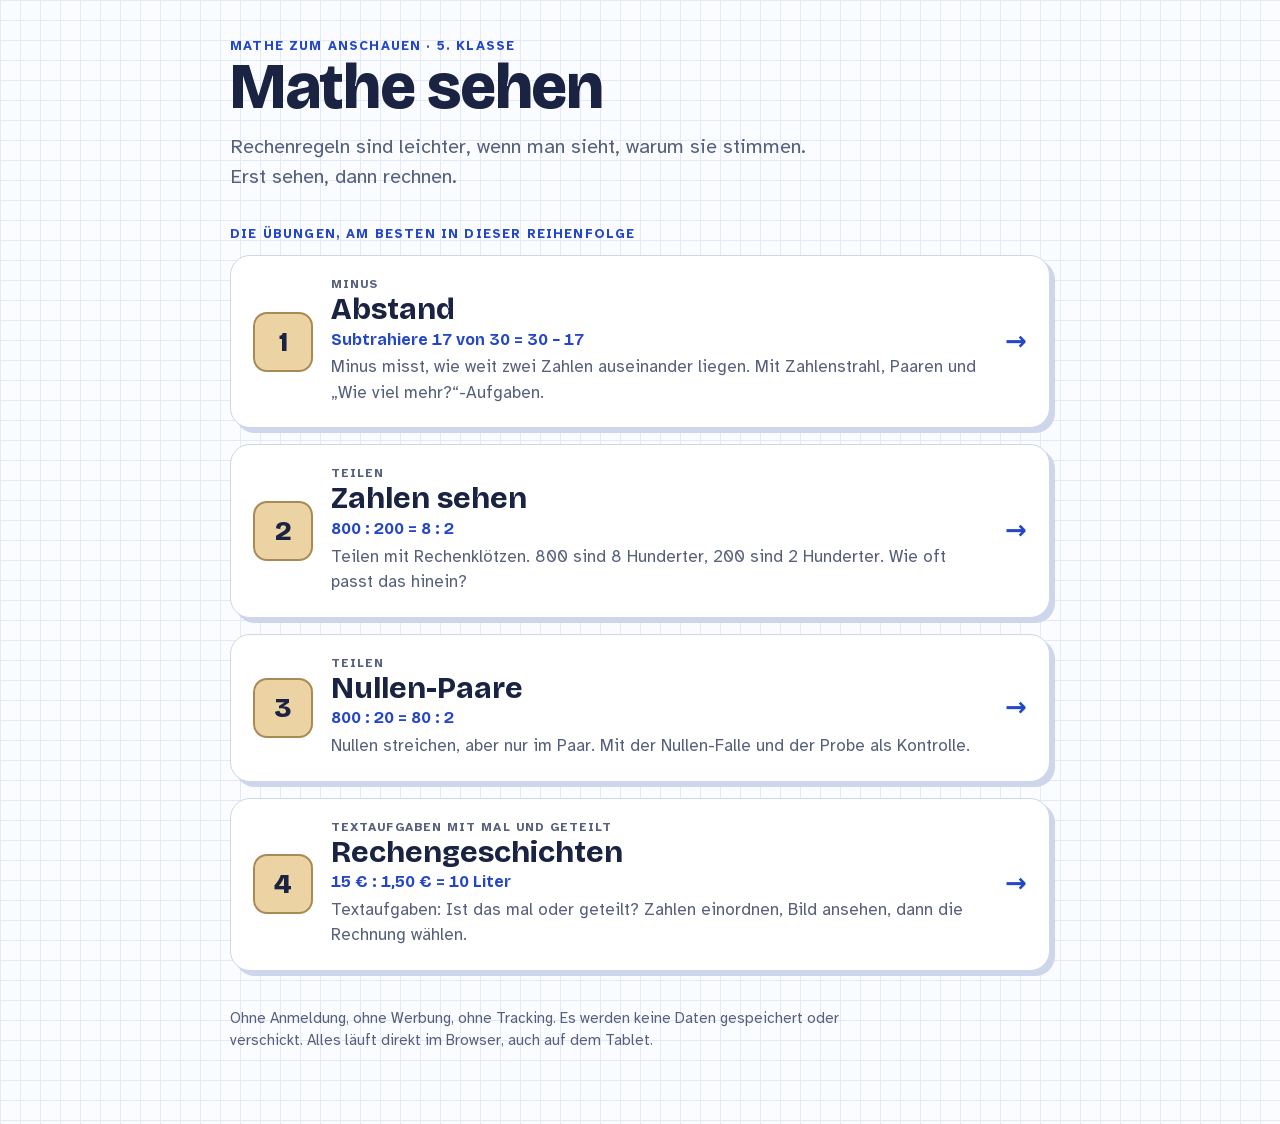
==== index.html @ 37a42bb3 "Übungen in sinnvoller Reihenfolge Erst Minus (Abstand), dann Teilen (Zahlen sehen, Nullen-Paare), zu" ====
<!doctype html>
<html lang="de">
<head>
<meta charset="utf-8">
<meta name="viewport" content="width=device-width, initial-scale=1, viewport-fit=cover">
<title>Mathe sehen</title>
<meta name="description" content="Interaktive Mathe-Übungen für die 5. Klasse: erst sehen, dann rechnen.">
<link rel="stylesheet" href="fonts/fonts.css">
<style>
/* Layout: Karopapier wie in den Übungen; eine Spalte mit drei Übungen in empfohlener Reihenfolge. */
:root{
  --paper:#fbfcff; --grid:#e3e9f5; --ink:#1a2342; --ink-soft:#56607c;
  --pen:#2447c9; --card:#ffffff; --line:#cdd6ea;
  --tile:#ecd3a4; --tile-line:#a98a55;
  --display:"Bricolage Grotesque","Avenir Next","Trebuchet MS",system-ui,sans-serif;
  --body:"Atkinson Hyperlegible","Segoe UI",system-ui,sans-serif;
}
@media (prefers-color-scheme: dark){
  :root:not([data-theme="light"]){
    --paper:#17241e; --grid:#20322a; --ink:#eef4ef; --ink-soft:#a7b8ae;
    --pen:#9db8ff; --card:#1e2f27; --line:#33493e; --tile:#d4bd8f; --tile-line:#8a7449; color-scheme:dark;
  }
}
:root[data-theme="dark"]{
  --paper:#17241e; --grid:#20322a; --ink:#eef4ef; --ink-soft:#a7b8ae;
  --pen:#9db8ff; --card:#1e2f27; --line:#33493e; --tile:#d4bd8f; --tile-line:#8a7449; color-scheme:dark;
}
body{
  margin:0; background-color:var(--paper);
  background-image:linear-gradient(var(--grid) 1px,transparent 1px),linear-gradient(90deg,var(--grid) 1px,transparent 1px);
  background-size:20px 20px;
  color:var(--ink); font-family:var(--body); font-size:17px; line-height:1.5;
}
.wrap{
  max-width:820px; margin:0 auto; display:grid; gap:36px;
  padding-block:40px 72px;
  padding-left:max(16px,env(safe-area-inset-left,0px));
  padding-right:max(16px,env(safe-area-inset-right,0px));
}
h1,h2{font-family:var(--display); text-wrap:balance; margin:0; line-height:1.05}
h1{font-size:clamp(42px,8vw,64px); font-weight:800; letter-spacing:-.02em}
h2{font-size:clamp(24px,4vw,30px); font-weight:750}
p{margin:0}
.eyebrow{font:700 13px/1 var(--body); letter-spacing:.09em; text-transform:uppercase; color:var(--pen)}
.lede{font-size:20px; color:var(--ink-soft); max-width:46ch; margin-top:12px}
.list{list-style:none; margin:0; padding:0; display:grid; gap:16px}
.item a{
  display:grid; grid-template-columns:auto minmax(0,1fr) auto; gap:18px; align-items:center;
  padding:22px; border-radius:20px; background:var(--card); border:1.5px solid var(--line);
  box-shadow:5px 5px 0 var(--line); color:inherit; text-decoration:none;
  transition:transform .15s, box-shadow .15s;
}
.item a:hover{transform:translate(-2px,-2px); box-shadow:7px 7px 0 var(--line)}
.item a:focus-visible{outline:3px solid var(--pen); outline-offset:3px}
.step{
  width:56px; height:56px; display:grid; place-items:center; border-radius:14px;
  background:var(--tile); border:2px solid var(--tile-line); color:#1a2342;
  font:800 28px/1 var(--display);
}
.txt{display:grid; gap:4px; min-width:0}
.txt p{color:var(--ink-soft)}
.topic{font:700 12px/1 var(--body); letter-spacing:.09em; text-transform:uppercase; color:var(--ink-soft)}
.eg{font:700 16px/1.3 var(--display); color:var(--pen); font-variant-numeric:tabular-nums}
.go{font:750 26px/1 var(--display); color:var(--pen)}
.note{color:var(--ink-soft); font-size:15px; max-width:62ch}
@media (max-width:560px){
  .item a{grid-template-columns:auto minmax(0,1fr); padding:18px}
  .go{display:none}
  .step{width:46px; height:46px; font-size:23px}
}
@media (prefers-reduced-motion:reduce){ *{transition:none!important} }
</style>
</head>
<body>
<main class="wrap">
  <header>
    <div class="eyebrow">Mathe zum Anschauen · 5. Klasse</div>
    <h1>Mathe sehen</h1>
    <p class="lede">Rechenregeln sind leichter, wenn man sieht, warum sie stimmen. Erst sehen, dann rechnen.</p>
  </header>

  <section aria-labelledby="list-title">
    <h2 id="list-title" class="eyebrow" style="font:700 13px/1 var(--body); margin-bottom:14px">Die Übungen, am besten in dieser Reihenfolge</h2>
    <ol class="list">
      <li class="item"><a href="abstand.html">
        <span class="step" aria-hidden="true">1</span>
        <span class="txt"><span class="topic">Minus</span><h2>Abstand</h2>
          <span class="eg">Subtrahiere 17 von 30 = 30 − 17</span>
          <p>Minus misst, wie weit zwei Zahlen auseinander liegen. Mit Zahlenstrahl, Paaren und „Wie viel mehr?“-Aufgaben.</p></span>
        <span class="go" aria-hidden="true">→</span></a></li>
      <li class="item"><a href="zahlen-sehen.html">
        <span class="step" aria-hidden="true">2</span>
        <span class="txt"><span class="topic">Teilen</span><h2>Zahlen sehen</h2>
          <span class="eg">800 : 200 = 8 : 2</span>
          <p>Teilen mit Rechenklötzen. 800 sind 8 Hunderter, 200 sind 2 Hunderter. Wie oft passt das hinein?</p></span>
        <span class="go" aria-hidden="true">→</span></a></li>
      <li class="item"><a href="nullen-paare.html">
        <span class="step" aria-hidden="true">3</span>
        <span class="txt"><span class="topic">Teilen</span><h2>Nullen-Paare</h2>
          <span class="eg">800 : 20 = 80 : 2</span>
          <p>Nullen streichen, aber nur im Paar. Mit der Nullen-Falle und der Probe als Kontrolle.</p></span>
        <span class="go" aria-hidden="true">→</span></a></li>
      <li class="item"><a href="rechengeschichten.html">
        <span class="step" aria-hidden="true">4</span>
        <span class="txt"><span class="topic">Textaufgaben mit mal und geteilt</span><h2>Rechengeschichten</h2>
          <span class="eg">15 € : 1,50 € = 10 Liter</span>
          <p>Textaufgaben: Ist das mal oder geteilt? Zahlen einordnen, Bild ansehen, dann die Rechnung wählen.</p></span>
        <span class="go" aria-hidden="true">→</span></a></li>
    </ol>
  </section>

  <p class="note">Ohne Anmeldung, ohne Werbung, ohne Tracking. Es werden keine Daten gespeichert oder verschickt. Alles läuft direkt im Browser, auch auf dem Tablet.</p>
</main>
</body>
</html>
---- fonts/fonts.css ----
/* Schriften lokal eingebunden (keine Verbindung zu Google). Lizenz: SIL Open Font License 1.1, siehe OFL-*.txt */
@font-face{font-family:"Atkinson Hyperlegible";font-style:normal;font-weight:400;font-display:swap;src:url(atkinson-400.woff2) format("woff2")}
@font-face{font-family:"Atkinson Hyperlegible";font-style:normal;font-weight:700;font-display:swap;src:url(atkinson-700.woff2) format("woff2")}
@font-face{font-family:"Bricolage Grotesque";font-style:normal;font-weight:500 800;font-display:swap;src:url(bricolage.woff2) format("woff2")}
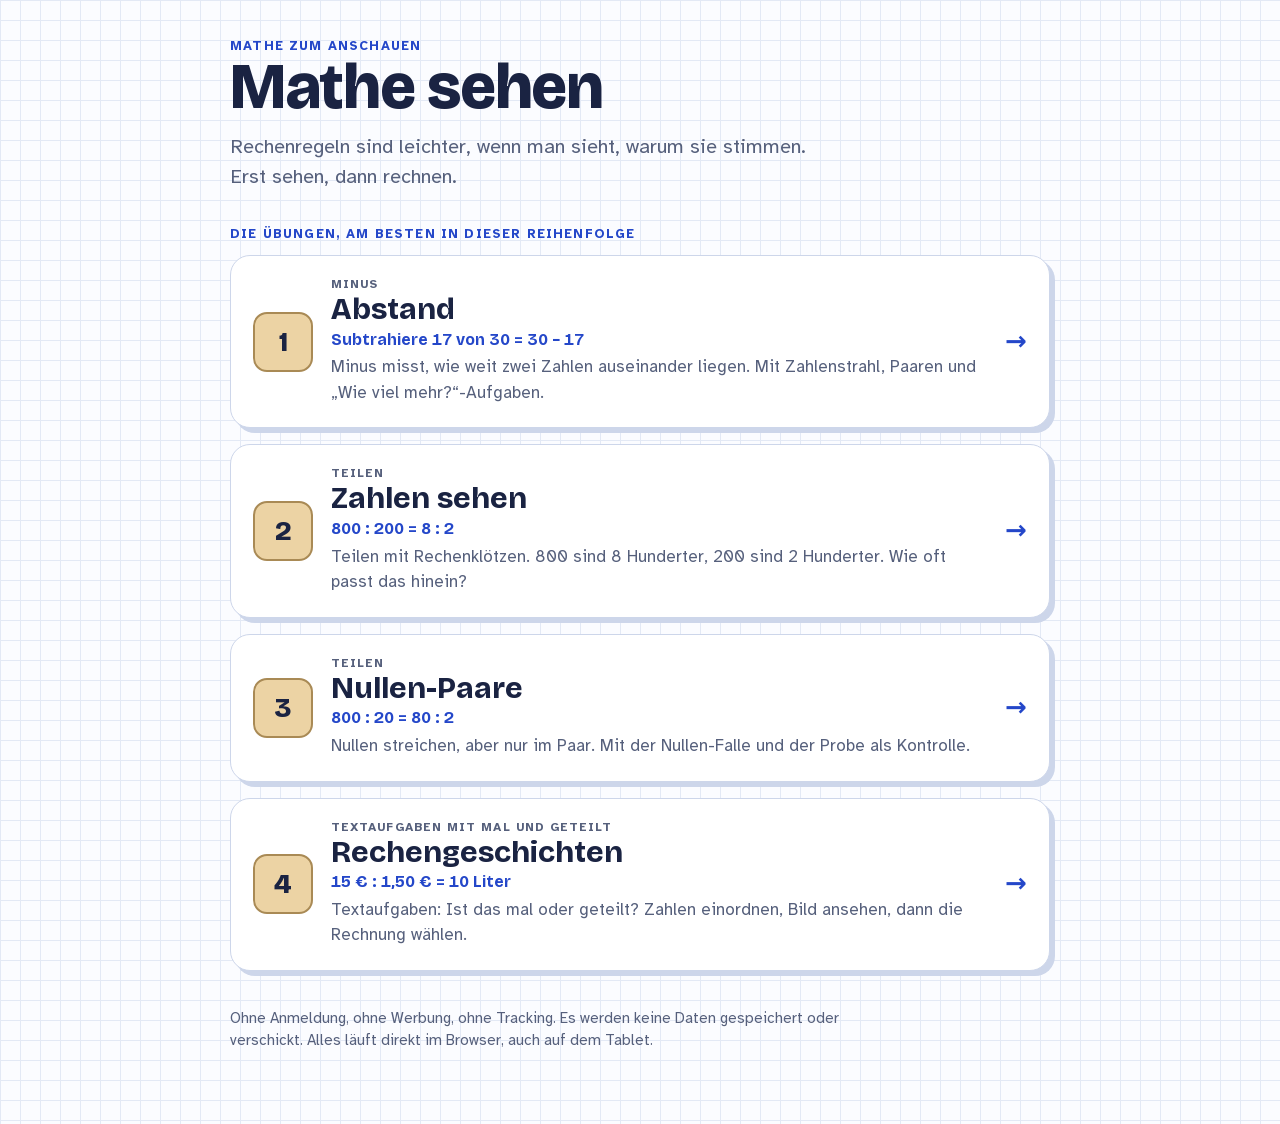
==== commit e5f0a66e: "Für alle statt nur für die 5. Klasse Co-Authored-By: Claude Opus 5.5 <noreply@anthropic.com> Claude-" ====
--- a/index.html
+++ b/index.html
@@ -4,7 +4,7 @@
 <meta charset="utf-8">
 <meta name="viewport" content="width=device-width, initial-scale=1, viewport-fit=cover">
 <title>Mathe sehen</title>
-<meta name="description" content="Interaktive Mathe-Übungen für die 5. Klasse: erst sehen, dann rechnen.">
+<meta name="description" content="Interaktive Mathe-Übungen: erst sehen, dann rechnen.">
 <link rel="stylesheet" href="fonts/fonts.css">
 <style>
 /* Layout: Karopapier wie in den Übungen; eine Spalte mit drei Übungen in empfohlener Reihenfolge. */
@@ -74,7 +74,7 @@
 <body>
 <main class="wrap">
   <header>
-    <div class="eyebrow">Mathe zum Anschauen · 5. Klasse</div>
+    <div class="eyebrow">Mathe zum Anschauen</div>
     <h1>Mathe sehen</h1>
     <p class="lede">Rechenregeln sind leichter, wenn man sieht, warum sie stimmen. Erst sehen, dann rechnen.</p>
   </header>
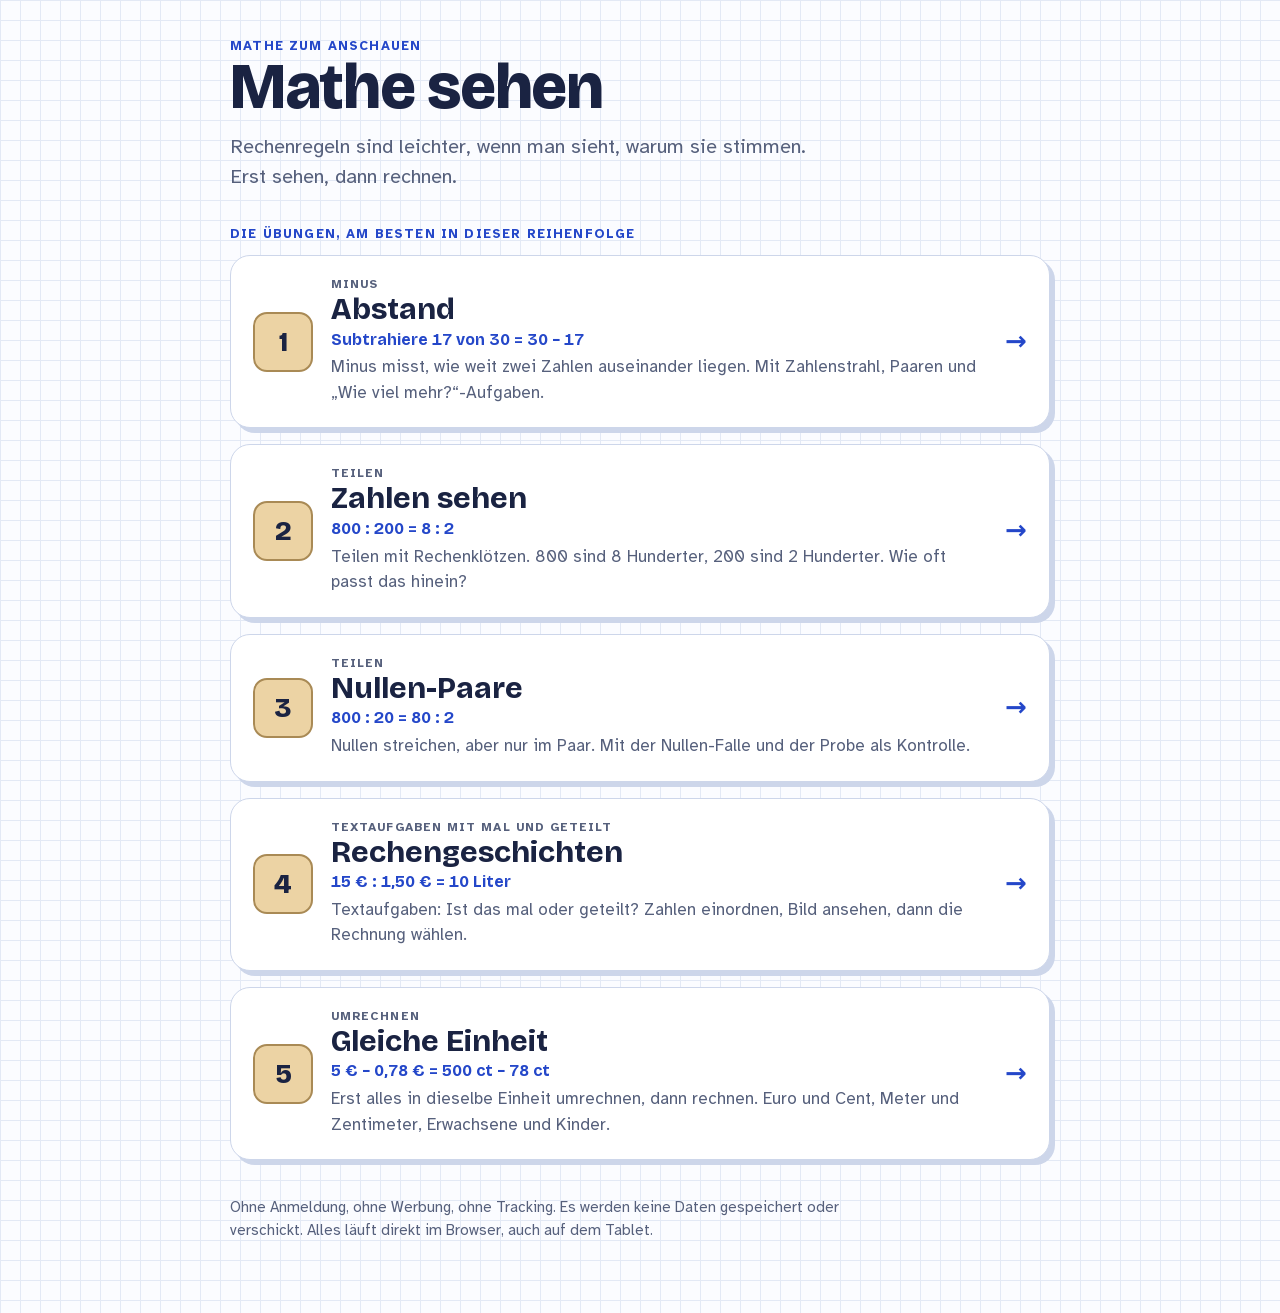
==== commit bcfc63dd: "Neue Übung: Gleiche Einheit Erst alles in dieselbe Einheit umrechnen, dann rechnen, dann zurück. Umr" ====
--- a/index.html
+++ b/index.html
@@ -106,6 +106,12 @@
           <span class="eg">15 € : 1,50 € = 10 Liter</span>
           <p>Textaufgaben: Ist das mal oder geteilt? Zahlen einordnen, Bild ansehen, dann die Rechnung wählen.</p></span>
         <span class="go" aria-hidden="true">→</span></a></li>
+      <li class="item"><a href="gleiche-einheit.html">
+        <span class="step" aria-hidden="true">5</span>
+        <span class="txt"><span class="topic">Umrechnen</span><h2>Gleiche Einheit</h2>
+          <span class="eg">5 € − 0,78 € = 500 ct − 78 ct</span>
+          <p>Erst alles in dieselbe Einheit umrechnen, dann rechnen. Euro und Cent, Meter und Zentimeter, Erwachsene und Kinder.</p></span>
+        <span class="go" aria-hidden="true">→</span></a></li>
     </ol>
   </section>
 
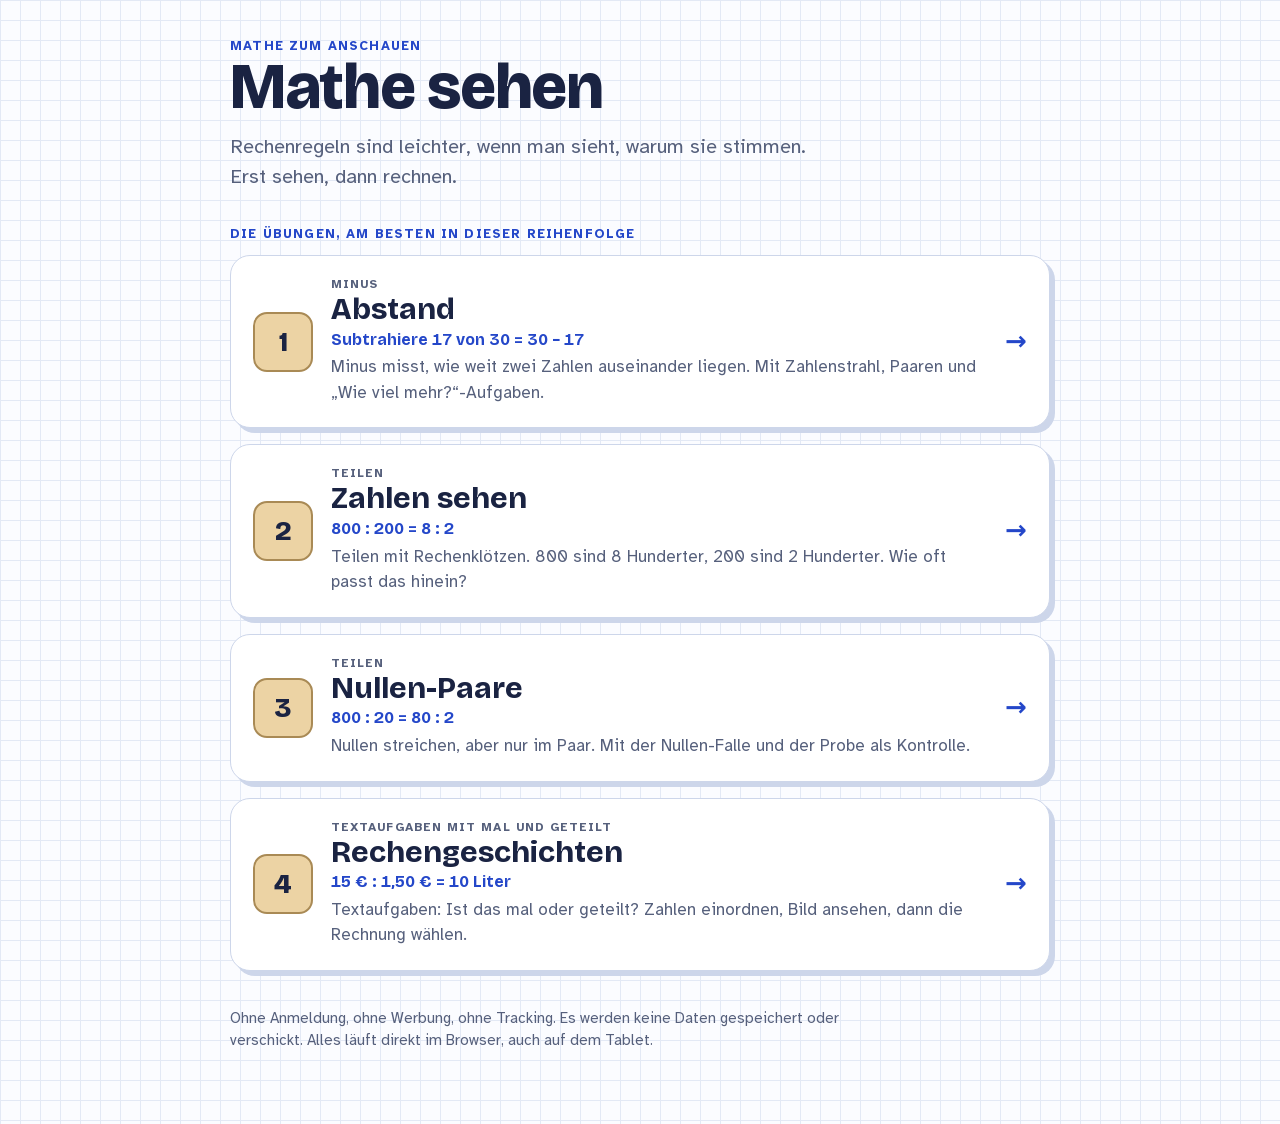
==== commit f5fcc2fb: "Gleiche Einheit vorübergehend aus der Übersicht ausgeblendet Co-Authored-By: Claude Opus 5.5 <norepl" ====
--- a/index.html
+++ b/index.html
@@ -106,12 +106,14 @@
           <span class="eg">15 € : 1,50 € = 10 Liter</span>
           <p>Textaufgaben: Ist das mal oder geteilt? Zahlen einordnen, Bild ansehen, dann die Rechnung wählen.</p></span>
         <span class="go" aria-hidden="true">→</span></a></li>
+      <!-- Vorübergehend ausgeblendet
       <li class="item"><a href="gleiche-einheit.html">
         <span class="step" aria-hidden="true">5</span>
         <span class="txt"><span class="topic">Umrechnen</span><h2>Gleiche Einheit</h2>
           <span class="eg">5 € − 0,78 € = 500 ct − 78 ct</span>
           <p>Erst alles in dieselbe Einheit umrechnen, dann rechnen. Euro und Cent, Meter und Zentimeter, Erwachsene und Kinder.</p></span>
         <span class="go" aria-hidden="true">→</span></a></li>
+      -->
     </ol>
   </section>
 
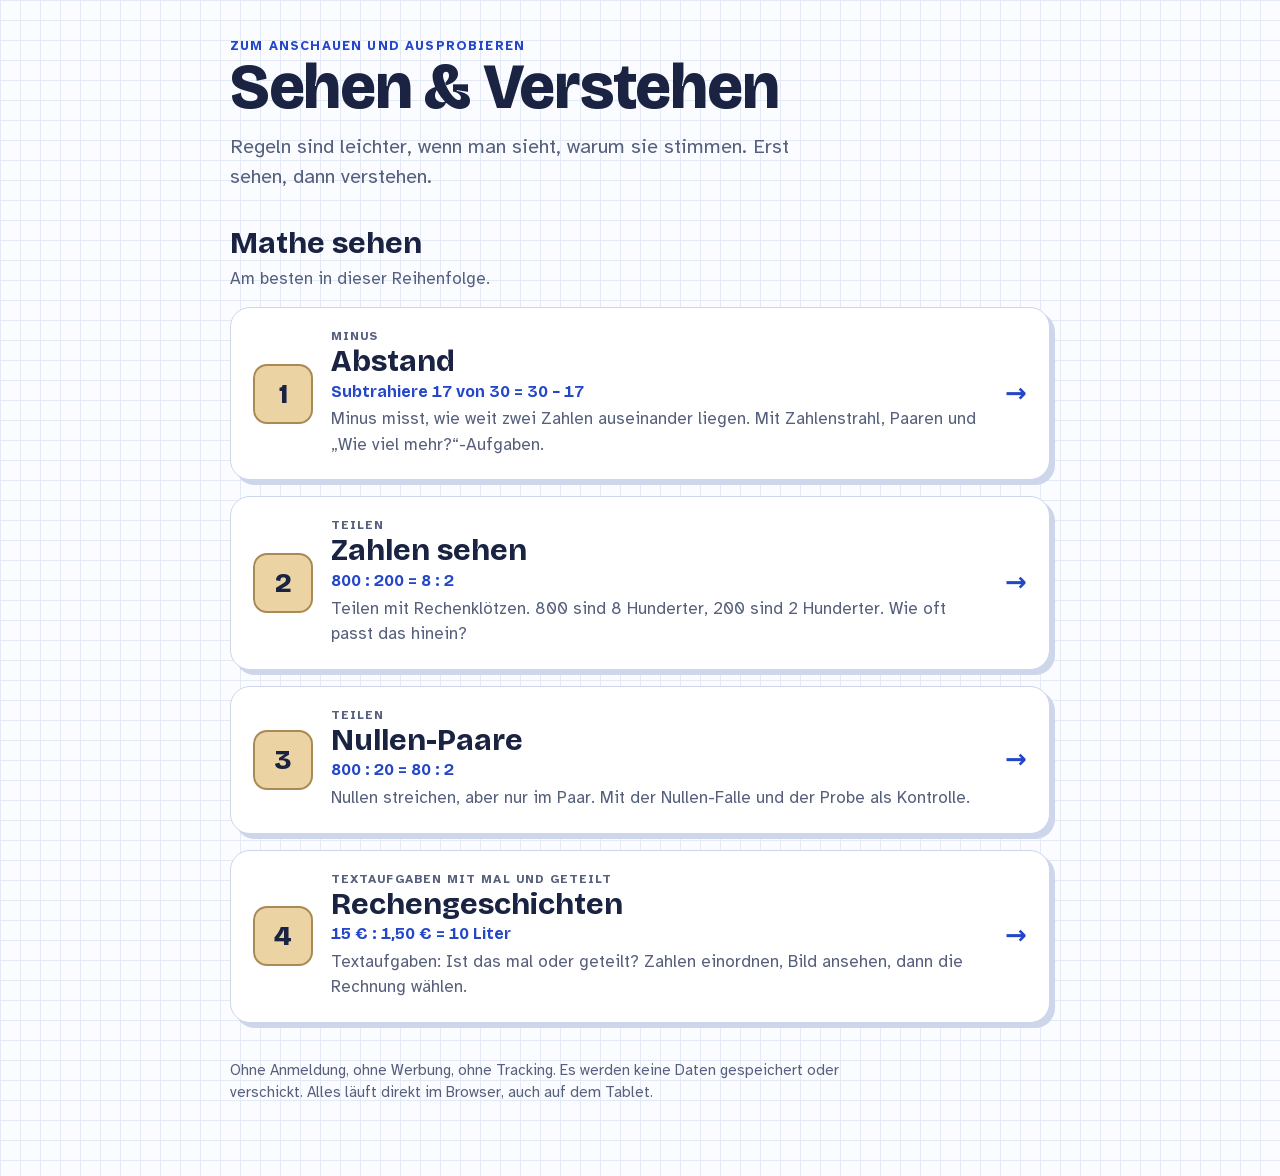
==== commit c27e8c09: "Neuer Name: Sehen & Verstehen Mathe sehen ist jetzt der erste Bereich der Übersicht, weitere Fächer " ====
--- a/index.html
+++ b/index.html
@@ -3,8 +3,8 @@
 <head>
 <meta charset="utf-8">
 <meta name="viewport" content="width=device-width, initial-scale=1, viewport-fit=cover">
-<title>Mathe sehen</title>
-<meta name="description" content="Interaktive Mathe-Übungen: erst sehen, dann rechnen.">
+<title>Sehen &amp; Verstehen</title>
+<meta name="description" content="Interaktive Übungen: erst sehen, dann verstehen.">
 <link rel="stylesheet" href="fonts/fonts.css">
 <style>
 /* Layout: Karopapier wie in den Übungen; eine Spalte mit drei Übungen in empfohlener Reihenfolge. */
@@ -62,6 +62,7 @@
 .topic{font:700 12px/1 var(--body); letter-spacing:.09em; text-transform:uppercase; color:var(--ink-soft)}
 .eg{font:700 16px/1.3 var(--display); color:var(--pen); font-variant-numeric:tabular-nums}
 .go{font:750 26px/1 var(--display); color:var(--pen)}
+.sub{color:var(--ink-soft); margin:6px 0 16px}
 .note{color:var(--ink-soft); font-size:15px; max-width:62ch}
 @media (max-width:560px){
   .item a{grid-template-columns:auto minmax(0,1fr); padding:18px}
@@ -74,13 +75,14 @@
 <body>
 <main class="wrap">
   <header>
-    <div class="eyebrow">Mathe zum Anschauen</div>
-    <h1>Mathe sehen</h1>
-    <p class="lede">Rechenregeln sind leichter, wenn man sieht, warum sie stimmen. Erst sehen, dann rechnen.</p>
+    <div class="eyebrow">Zum Anschauen und Ausprobieren</div>
+    <h1>Sehen &amp; Verstehen</h1>
+    <p class="lede">Regeln sind leichter, wenn man sieht, warum sie stimmen. Erst sehen, dann verstehen.</p>
   </header>
 
   <section aria-labelledby="list-title">
-    <h2 id="list-title" class="eyebrow" style="font:700 13px/1 var(--body); margin-bottom:14px">Die Übungen, am besten in dieser Reihenfolge</h2>
+    <h2 id="list-title">Mathe sehen</h2>
+    <p class="sub">Am besten in dieser Reihenfolge.</p>
     <ol class="list">
       <li class="item"><a href="abstand.html">
         <span class="step" aria-hidden="true">1</span>
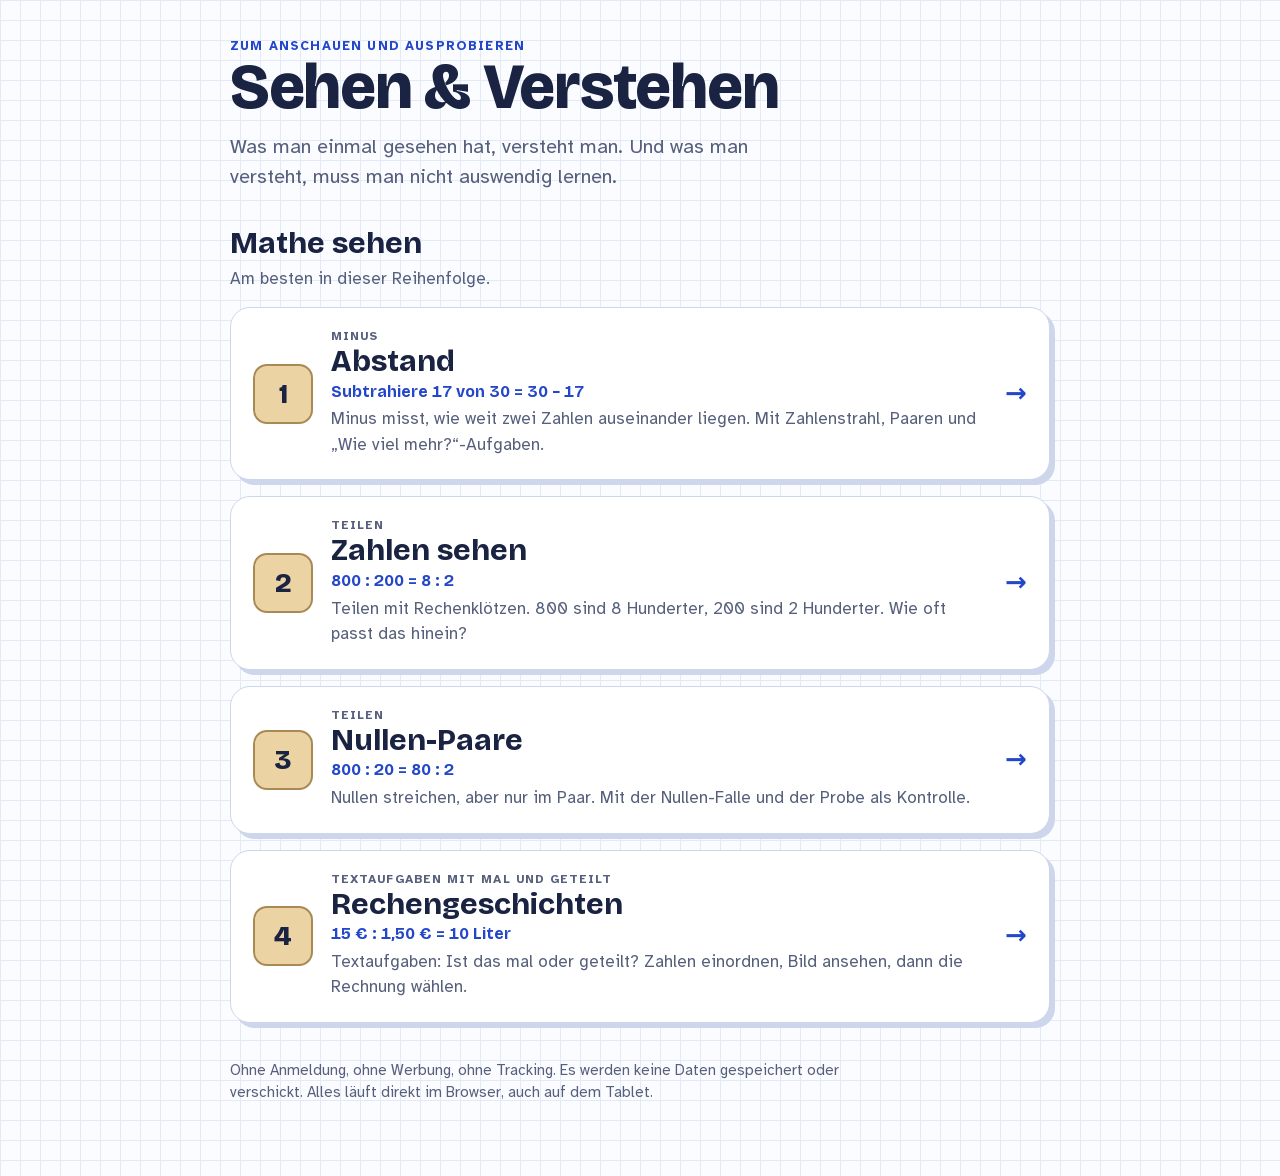
==== commit a69ac087: "Einleitung: Wissen statt Regeln Co-Authored-By: Claude Opus 5.5 <noreply@anthropic.com> Claude-Sessi" ====
--- a/index.html
+++ b/index.html
@@ -77,7 +77,7 @@
   <header>
     <div class="eyebrow">Zum Anschauen und Ausprobieren</div>
     <h1>Sehen &amp; Verstehen</h1>
-    <p class="lede">Regeln sind leichter, wenn man sieht, warum sie stimmen. Erst sehen, dann verstehen.</p>
+    <p class="lede">Was man einmal gesehen hat, versteht man. Und was man versteht, muss man nicht auswendig lernen.</p>
   </header>
 
   <section aria-labelledby="list-title">
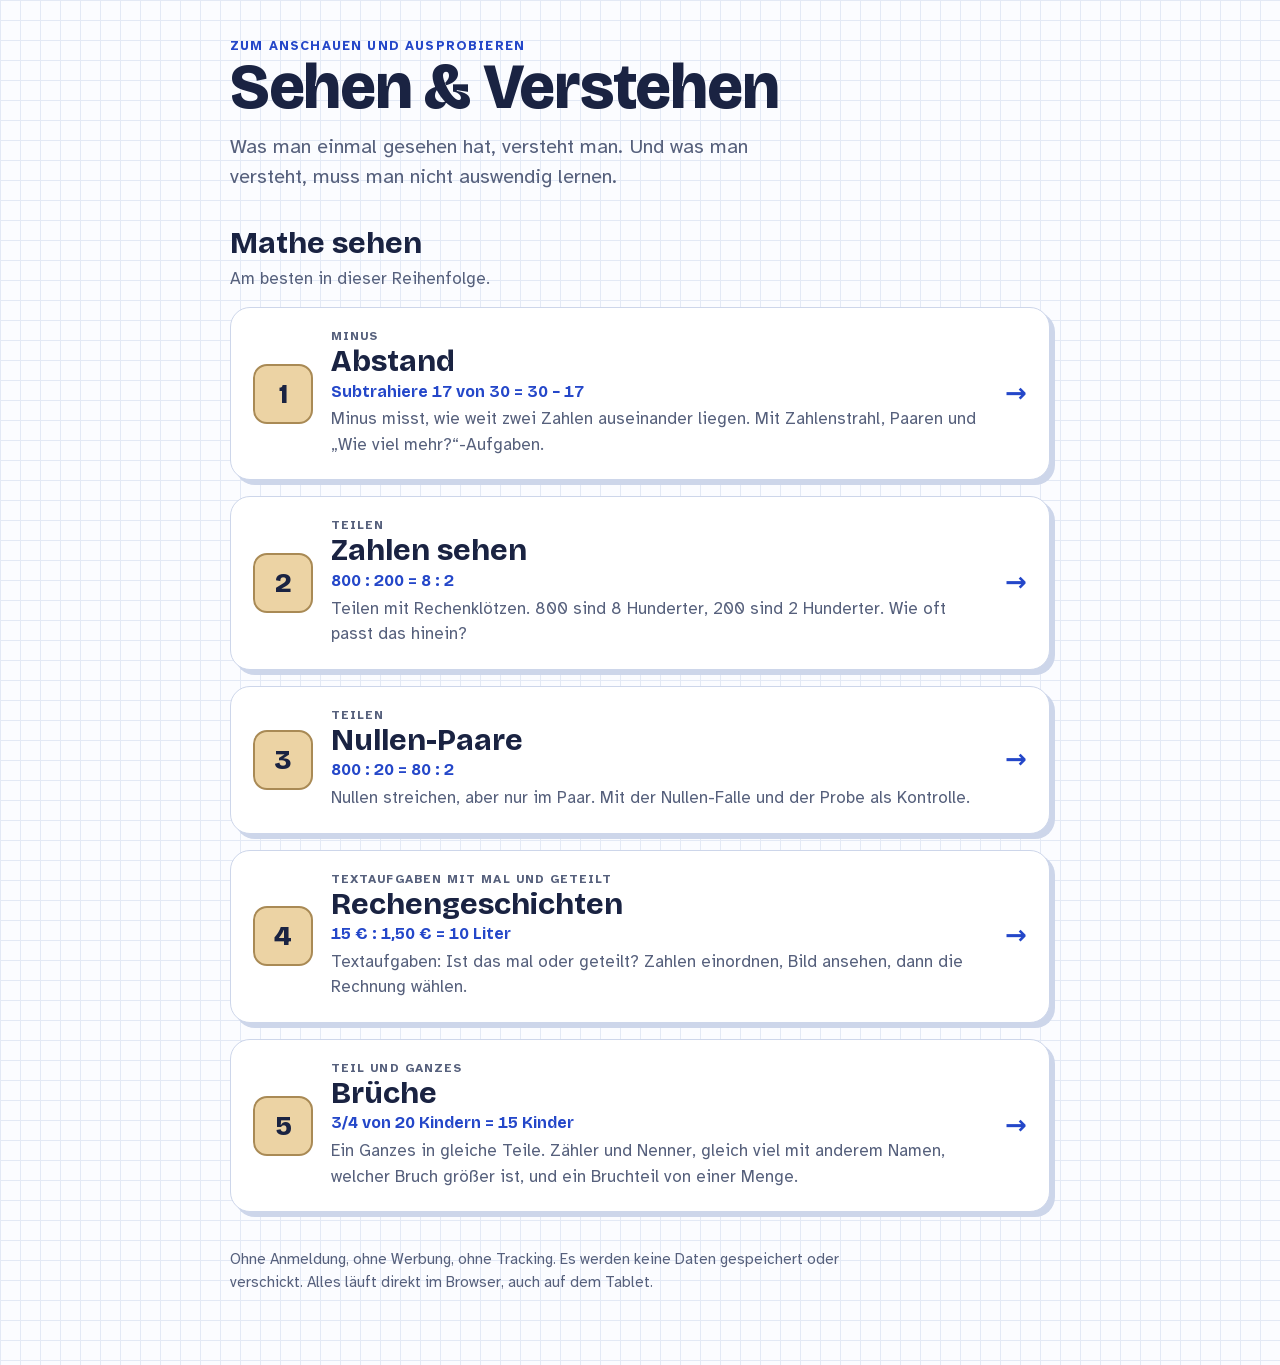
==== commit 1c80fbd9: "Neue Übung: Brüche Teil und Ganzes als Streifen und Pizza, feiner schneiden (erweitern und kürzen), " ====
--- a/index.html
+++ b/index.html
@@ -108,9 +108,15 @@
           <span class="eg">15 € : 1,50 € = 10 Liter</span>
           <p>Textaufgaben: Ist das mal oder geteilt? Zahlen einordnen, Bild ansehen, dann die Rechnung wählen.</p></span>
         <span class="go" aria-hidden="true">→</span></a></li>
+      <li class="item"><a href="brueche.html">
+        <span class="step" aria-hidden="true">5</span>
+        <span class="txt"><span class="topic">Teil und Ganzes</span><h2>Brüche</h2>
+          <span class="eg">3/4 von 20 Kindern = 15 Kinder</span>
+          <p>Ein Ganzes in gleiche Teile. Zähler und Nenner, gleich viel mit anderem Namen, welcher Bruch größer ist, und ein Bruchteil von einer Menge.</p></span>
+        <span class="go" aria-hidden="true">→</span></a></li>
       <!-- Vorübergehend ausgeblendet
       <li class="item"><a href="gleiche-einheit.html">
-        <span class="step" aria-hidden="true">5</span>
+        <span class="step" aria-hidden="true">6</span>
         <span class="txt"><span class="topic">Umrechnen</span><h2>Gleiche Einheit</h2>
           <span class="eg">5 € − 0,78 € = 500 ct − 78 ct</span>
           <p>Erst alles in dieselbe Einheit umrechnen, dann rechnen. Euro und Cent, Meter und Zentimeter, Erwachsene und Kinder.</p></span>
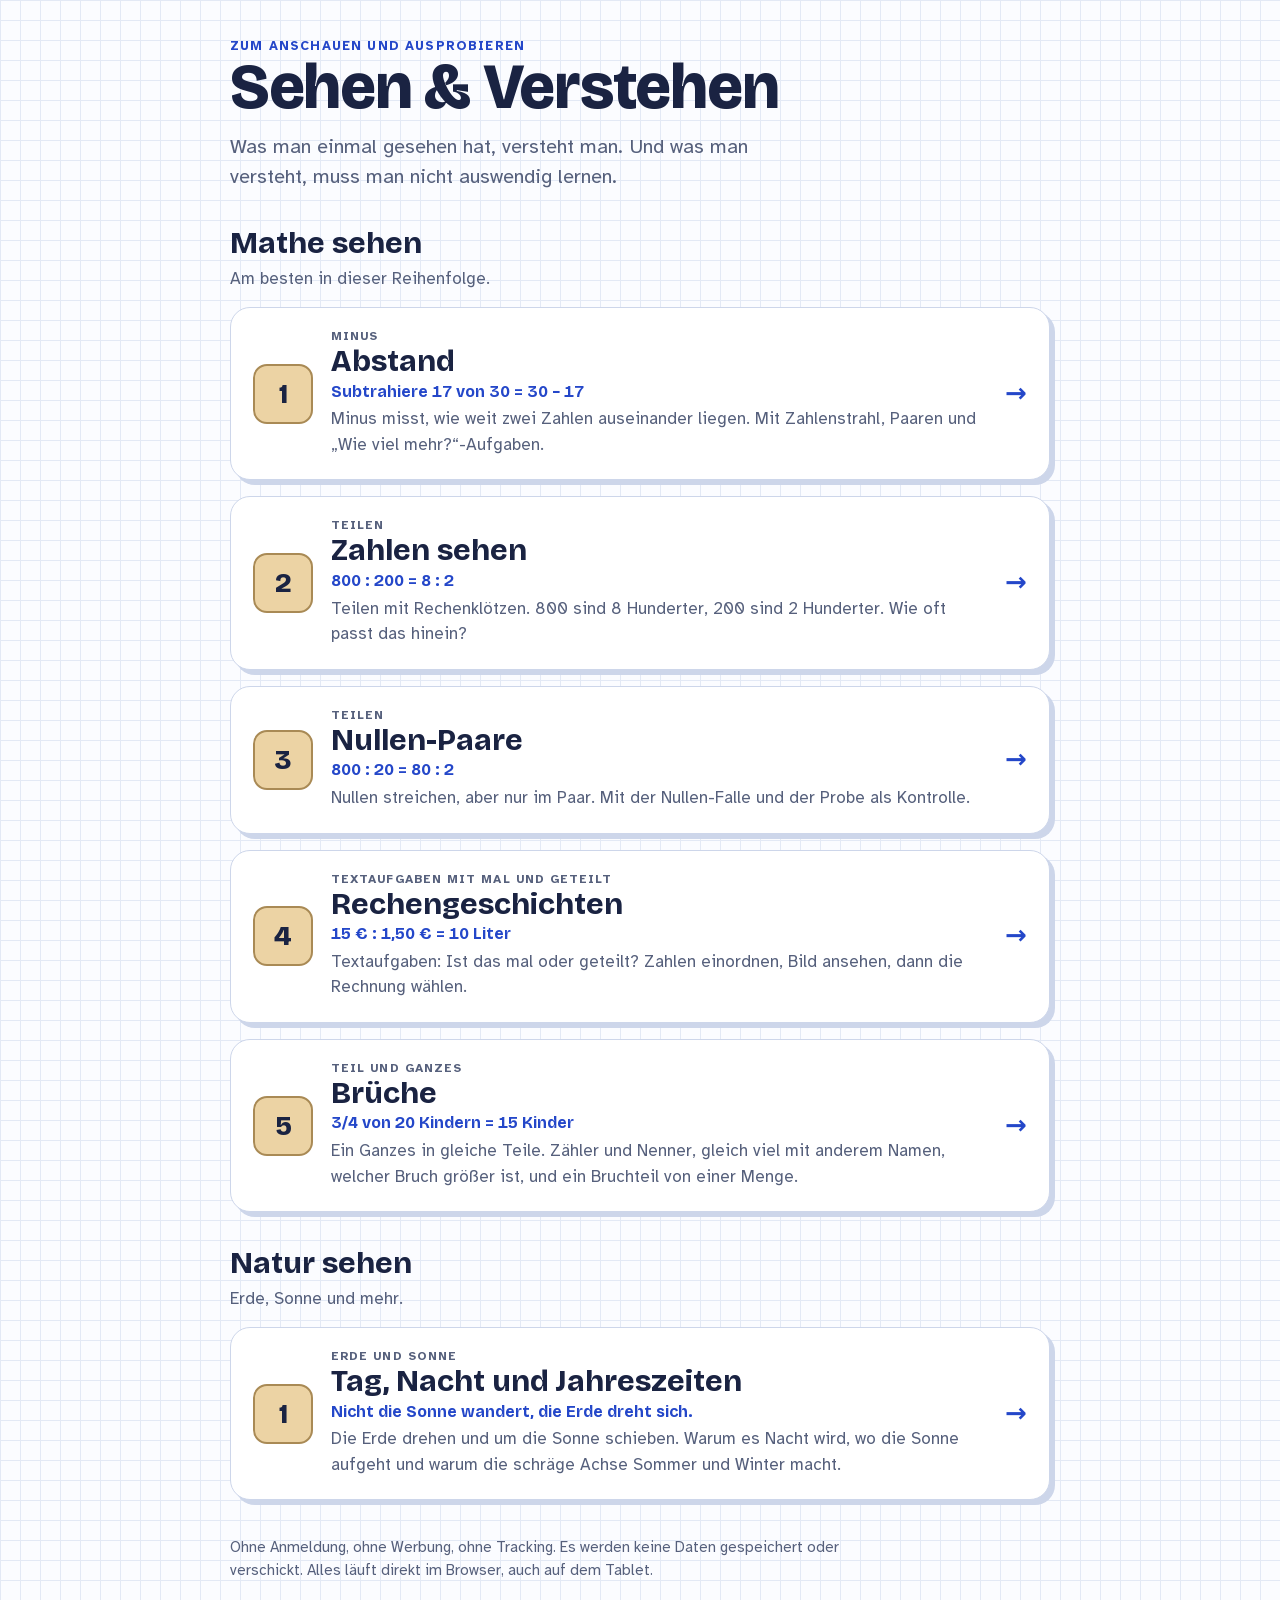
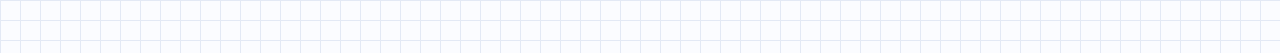
==== commit 54e68db3: "Neue Übung: Tag, Nacht und Jahreszeiten Erste Übung im neuen Bereich „Natur sehen“: Erde drehen, Son" ====
--- a/index.html
+++ b/index.html
@@ -125,6 +125,19 @@
     </ol>
   </section>
 
+  <section aria-labelledby="nature-title">
+    <h2 id="nature-title">Natur sehen</h2>
+    <p class="sub">Erde, Sonne und mehr.</p>
+    <ol class="list">
+      <li class="item"><a href="erde-und-sonne.html">
+        <span class="step" aria-hidden="true">1</span>
+        <span class="txt"><span class="topic">Erde und Sonne</span><h2>Tag, Nacht und Jahreszeiten</h2>
+          <span class="eg">Nicht die Sonne wandert, die Erde dreht sich.</span>
+          <p>Die Erde drehen und um die Sonne schieben. Warum es Nacht wird, wo die Sonne aufgeht und warum die schräge Achse Sommer und Winter macht.</p></span>
+        <span class="go" aria-hidden="true">→</span></a></li>
+    </ol>
+  </section>
+
   <p class="note">Ohne Anmeldung, ohne Werbung, ohne Tracking. Es werden keine Daten gespeichert oder verschickt. Alles läuft direkt im Browser, auch auf dem Tablet.</p>
 </main>
 </body>
